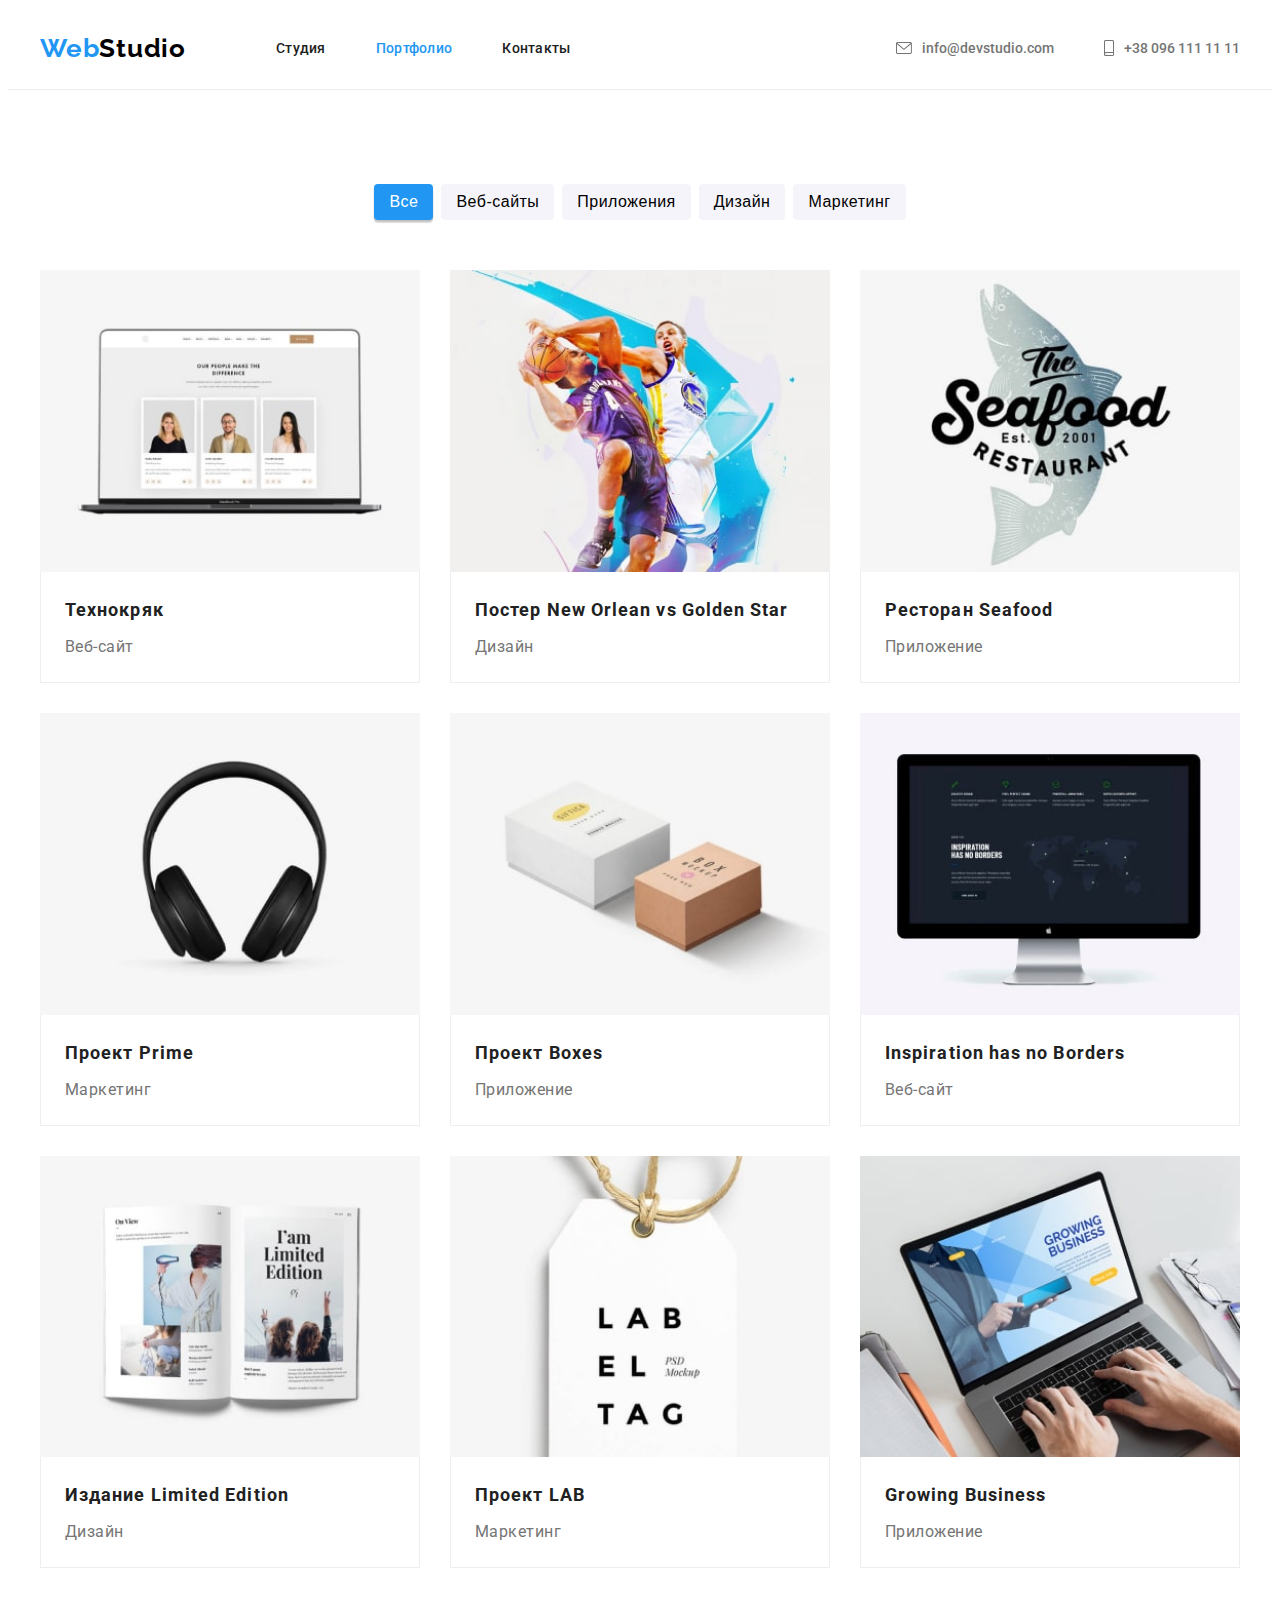
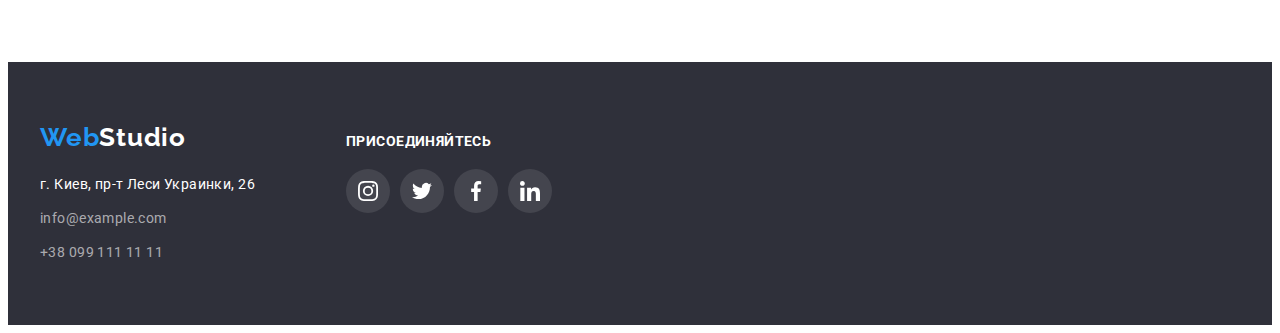
==== portfolio.html @ 1aa15faa "copy HW 4" ====
<!DOCTYPE html>
<html lang="ru">
  <head>
    <meta charset="UTF-8" />
    <meta name="viewport" content="width=device-width, initial-scale=1.0" />
    <link rel="preconnect" href="https://fonts.gstatic.com" />
    <link
      href="https://fonts.googleapis.com/css2?family=Raleway:wght@700&family=Roboto:wght@400;500;700;900&display=swap"
      rel="stylesheet"
    />
    <link
      rel="stylesheet"
      href="https://cdnjs.cloudflare.com/ajax/libs/modern-normalize/1.0.0/modern-normalize.min.css"
      integrity="sha512-ISS7cAi1PEhQ8jnbJpJZMd29NlhNj4AWYyLOSp2CE/CsHxTCu+r+t0D2yoJudVrd0/8fTVPUVDzY5Tvli75u/g=="
      crossorigin="anonymous"
    />
    <link rel="stylesheet" href="./css/styles.css" />
    <title>WebStudio</title>
  </head>
  <body>
    <!--Шапка сайта-->
    <header class="header">
      <div class="conteiner display-flex">
        <nav class="header-navigation display-flex">
          <a class="logo" href="./index.html"
            ><span class="logo-first-word">Web</span>Studio</a
          >
          <ul class="navigation-list display-flex">
            <li class="navigation-list-item">
              <a class="navigation-list-link" href="./index.html"> Студия </a>
            </li>
            <li class="navigation-list-item">
              <a
                class="navigation-list-link navigation-list-link-active"
                href="./portfolio.html"
                >Портфолио</a
              >
            </li>
            <li class="navigation-list-item">
              <a class="navigation-list-link" href="#">Контакты</a>
            </li>
          </ul>
        </nav>

        <ul class="address-list display-flex">
          <li class="address-item">
            <a class="address-link" href="mailto:info@devstudio.com">
              <svg class="address-link-icon" width="16" height="12">
                <use href="./images/icons/sprite.svg#icon-envelope"></use>
              </svg>
              info@devstudio.com
            </a>
          </li>
          <li class="address-item">
            <a class="address-link" href="tel:+380961111111">
              <svg class="address-link-icon" width="10" height="16">
                <use href="./images/icons/sprite.svg#icon-smartphone"></use>
              </svg>
              +38 096 111 11 11
            </a>
          </li>
        </ul>
      </div>
    </header>

    <main>
      <!--Секція Герой-->
      <section class="examples section">
        <div class="conteiner">
          <h1 hidden>Портфоліо</h1>
          <ul class="examples-filter display-flex">
            <li class="examples-filter-item">
              <button type="button" class="examples-filter-button active">
                Все
              </button>
            </li>
            <li class="examples-filter-item">
              <button type="button" class="examples-filter-button">
                Веб-сайты
              </button>
            </li>
            <li class="examples-filter-item">
              <button type="button" class="examples-filter-button">
                Приложения
              </button>
            </li>
            <li class="examples-filter-item">
              <button type="button" class="examples-filter-button">
                Дизайн
              </button>
            </li>
            <li class="examples-filter-item">
              <button type="button" class="examples-filter-button">
                Маркетинг
              </button>
            </li>
          </ul>
          <!-- <form action="portfolio-filter-form">
          <label for="all-pages">
            Все
            <input
              type="radio"
              name="filter"
              id="all-pages"
              value="all-pages"
              checked
            />
          </label>
          <label for="web-studio-pages">
            Веб-сайты
            <input
              type="radio"
              name="filter"
              id="web-studio-pages"
              value="web-studio-pages"
            />
          </label>
          <label for="apllications">
            Приложения
            <input
              type="radio"
              name="filter"
              id="apllications"
              value="apllications"
            />
          </label>
          <label for="designs">
            Дизайн
            <input type="radio" name="filter" id="designs" value="designs" />
          </label>
          <label for="marketing">
            Маркетинг
            <input
              type="radio"
              name="filter"
              id="marketing"
              value="marketing"
            />
          </label>
        </form> -->
          <h2 class="examples-titlte" hidden>Примери работ</h2>
          <ul class="examples-list display-flex">
            <li class="examples-list-item">
              <a class="examples-list-link" href="#">
                <img
                  class="examples-list-image"
                  src="./images/portfolio/our-works-img-1.jpg"
                  alt="Ноутбук с примером сайта"
                />
                <div class="examples-list-text-conteiner">
                  <h3 class="examples-list-title">Технокряк</h3>
                  <p class="examples-list-text">Веб-сайт</p>
                </div>
              </a>
            </li>
            <li class="examples-list-item">
              <a class="examples-list-link" href="#">
                <img
                  class="examples-list-image"
                  src="./images/portfolio/our-works-img-2.jpg"
                  alt="Два баскетболиста борютса за м'яч"
                />
                <div class="examples-list-text-conteiner">
                  <h3 class="examples-list-title">
                    Постер <span lang="en">New Orlean vs Golden Star</span>
                  </h3>
                  <p class="examples-list-text">Дизайн</p>
                </div>
              </a>
            </li>
            <li class="examples-list-item">
              <a class="examples-list-link" href="#">
                <img
                  class="examples-list-image"
                  src="./images/portfolio/our-works-img-3.jpg"
                  alt="Логотип сефудс ресторана"
                />
                <div class="examples-list-text-conteiner">
                  <h3 class="examples-list-title">
                    Ресторан <span lang="en">Seafood</span>
                  </h3>
                  <p class="examples-list-text">Приложение</p>
                </div>
              </a>
            </li>
            <li class="examples-list-item">
              <a class="examples-list-link" href="#">
                <img
                  class="examples-list-image"
                  src="./images/portfolio/our-works-img-4.jpg"
                  alt="Наушники"
                />
                <div class="examples-list-text-conteiner">
                  <h3 class="examples-list-title">
                    Проект <span lang="en">Prime</span>
                  </h3>
                  <p class="examples-list-text">Маркетинг</p>
                </div>
              </a>
            </li>
            <li class="examples-list-item">
              <a class="examples-list-link" href="#">
                <img
                  class="examples-list-image"
                  src="./images/portfolio/our-works-img-5.jpg"
                  alt="Две коробоки"
                />
                <div class="examples-list-text-conteiner">
                  <h3 class="examples-list-title">
                    Проект <span lang="en">Boxes</span>
                  </h3>
                  <p class="examples-list-text">Приложение</p>
                </div>
              </a>
            </li>
            <li class="examples-list-item">
              <a class="examples-list-link" href="#">
                <img
                  class="examples-list-image"
                  src="./images/portfolio/our-works-img-6.jpg"
                  alt="Компютер с откритим на нем сайте"
                />
                <div class="examples-list-text-conteiner">
                  <h3 class="examples-list-title" lang="en">
                    Inspiration has no Borders
                  </h3>
                  <p class="examples-list-text">Веб-сайт</p>
                </div>
              </a>
            </li>
            <li class="examples-list-item">
              <a class="examples-list-link" href="#">
                <img
                  class="examples-list-image"
                  src="./images/portfolio/our-works-img-7.jpg"
                  alt="Откритая книга"
                />
                <div class="examples-list-text-conteiner">
                  <h3 class="examples-list-title">
                    Издание <span lang="en">Limited Edition</span>
                  </h3>
                  <p class="examples-list-text">Дизайн</p>
                </div>
              </a>
            </li>
            <li class="examples-list-item">
              <a class="examples-list-link" href="">
                <img
                  class="examples-list-image"
                  src="./images/portfolio/our-works-img-8.jpg"
                  alt="Бирка с надписью lab el tag"
                />
                <div class="examples-list-text-conteiner">
                  <h3 class="examples-list-title">
                    Проект <span lang="en">LAB</span>
                  </h3>
                  <p class="examples-list-text">Маркетинг</p>
                </div>
              </a>
            </li>
            <li class="examples-list-item">
              <a class="examples-list-link" href="">
                <img
                  class="examples-list-image"
                  src="./images/portfolio/our-works-img-9.jpg"
                  alt="Человек набирает текс на ноутбуке"
                />
                <div class="examples-list-text-conteiner">
                  <h3 class="examples-list-title" lang="en">
                    Growing Business
                  </h3>
                  <p class="examples-list-text">Приложение</p>
                </div>
              </a>
            </li>
          </ul>
        </div>
      </section>
    </main>
    <!--Подвал сайта-->
    <footer class="footer">
      <div class="conteiner display-flex">
        <div class="address-conteiner">
          <a class="logo logo-footer" href="./index.html">
            <span class="logo-first-word">Web</span>Studio
          </a>
          <address class="footer-address">
            <a
              class="footer-address-link"
              href="https://goo.gl/maps/fKDju42FKTuRYaaN9"
              target="_blank"
            >
              г. Киев, пр-т Леси Украинки, 26
            </a>

            <ul class="footer-list">
              <li class="footer-list-item">
                <a class="footer-list-link" href="mailto:info@example.com">
                  info@example.com
                </a>
              </li>
              <li class="footer-list-item">
                <a class="footer-list-link" href="tel:+380991111111">
                  +38 099 111 11 11
                </a>
              </li>
            </ul>
          </address>
        </div>
        <div class="social-link-conteiner">
          <p class="social-link-title">присоединяйтесь</p>
          <ul class="social-list">
            <li class="social-list-item">
              <a href="#" class="social-list-link dark-theme">
                <svg class="social-list-icon" width="20" height="20">
                  <use href="./images/icons/sprite.svg#icon-instagram"></use>
                </svg>
              </a>
            </li>
            <li class="social-list-item">
              <a href="#" class="social-list-link dark-theme">
                <svg class="social-list-icon" width="20" height="20">
                  <use href="./images/icons/sprite.svg#icon-twitter"></use>
                </svg>
              </a>
            </li>
            <li class="social-list-item">
              <a href="#" class="social-list-link dark-theme">
                <svg class="social-list-icon" width="20" height="20">
                  <use href="./images/icons/sprite.svg#icon-facebook"></use>
                </svg>
              </a>
            </li>
            <li class="social-list-item">
              <a href="#" class="social-list-link dark-theme">
                <svg class="social-list-icon" width="20" height="20">
                  <use href="./images/icons/sprite.svg#icon-linkedin"></use>
                </svg>
              </a>
            </li>
          </ul>
        </div>
      </div>
    </footer>
  </body>
</html>
---- css/styles.css ----
:root {
  --text-color: #757575;
  --text-color-title: #212121;
  --text-font-size: 14px;
  --logo-first-word-color: #2196f3;
  --logo-header-color: #000000;
  --active-link-color: #2196f3;
  --light-background-color: #f5f4fa;
  --dark-background-color: #2f303a;
  --dark-background-text-color: #ffffff;
  --gatter-size: 15px;
  --double-gatter-size: 30px;
  --section-padding: 94px;
  --button-background-color-active: #188ce8;
  --collum-number: 3;
}
body {
  color: var(--text-color);
  font-family: "Roboto", sans-serif;
  font-size: var(--text-font-size);
  font-weight: 400;
  font-size: 14px;
}

img {
  display: block;
}
a {
  color: inherit;
  text-decoration: none;
  font-style: normal;
  display: block;
}

ul {
  list-style-type: none;
  padding: 0;
  margin: 0;
}
h1,
h2,
h3,
h4,
h5,
h6 {
  margin: 0;
  color: var(--text-color-title);
}
p {
  margin: 0;
}

/* == Common styles == */
.display-flex {
  display: flex;
}
.section {
  padding: var(--section-padding) 0;
}
.conteiner {
  width: 1200px;
  padding-left: var(--gatter-size);
  padding-right: var(--gatter-size);
  margin: 0 auto;
}
.logo {
  padding: 25px 0;
  margin-right: 90px;

  font-family: "Raleway", sans-serif;
  color: var(--logo-header-color);
  font-weight: 700;
  font-size: 26px;
  line-height: 1.192;
  letter-spacing: 0.03em;
}
.logo-first-word {
  color: var(--logo-first-word-color);
}
.section-title {
  font-weight: 700;
  font-size: 36px;
  line-height: 1.167;
  text-align: center;
  letter-spacing: 0.03em;
  margin-bottom: 50px;
}

/* == Heder styles == */
.header {
  border-bottom: 1px solid #ececec;
}
.header .conteiner {
  align-items: center;
}

.header-address,
.navigation-list {
  align-items: center;

  font-weight: 500;
  line-height: 1.143;
  letter-spacing: 0.02em;
}
.navigation-list-item:not(:last-child) {
  margin-right: 50px;
}

.navigation-list-link {
  color: var(--text-color-title);
  padding: 32px 0;
}
.address-list {
  margin-left: auto;
}
.address-item:not(:last-child) {
  margin-right: 50px;
}
.address-link {
  padding: 32px 0;
  font-weight: 500;
  display: flex;
  justify-content: center;
  align-items: center;
}
.address-link-icon {
  margin-right: 10px;
}
.navigation-list-link:hover,
.navigation-list-link:focus,
.address-link:hover,
.address-link:focus,
.navigation-list-link-active {
  color: var(--active-link-color);
}
.address-link-icon {
  fill: currentColor;
}

/* ===== Index.html styles =====*/

/* == Hero section styles == */

.hero {
  background-image: linear-gradient(
      rgba(47, 48, 58, 0.4),
      rgba(47, 48, 58, 0.4)
    ),
    url(../images/index/hero-background-image.jpg);
  background-color: var(--dark-background-color);
  color: var(--dark-background-text-color);
  background-repeat: no-repeat;
  background-position: center;
  text-align: center;
  background-size: cover;
  background-position: center;
  max-width: 1600px;
  min-height: 600px;
  margin: 0 auto;
}
.hero.section {
  padding: 200px 0;
}
.hero-title {
  color: inherit;
  font-weight: 900;
  font-size: 44px;
  line-height: 1.36;
  text-align: center;
  letter-spacing: 0.06em;
  text-transform: uppercase;
  margin-bottom: 30px;
}
.hero-button {
  background: var(--active-link-color);
  box-shadow: 0px 4px 4px rgba(0, 0, 0, 0.15);
  border-radius: 4px;
  color: inherit;

  font-weight: 700;
  font-size: 16px;
  line-height: 1.87;
  letter-spacing: 0.06em;
  cursor: pointer;

  padding: 10px 32px;
  border: none;
}
.hero-button:hover,
.hero-button:focus {
  background-color: var(--button-background-color-active);
}

/* == Features section styles == */

.features-list-title {
  font-weight: 700;
  line-height: 1.143;
  letter-spacing: 0.03em;
  text-transform: uppercase;
  font-size: inherit;
  margin-bottom: 10px;
}
.features-list-item {
  width: 270px;
}
.features-list-item:not(:last-child) {
  margin-right: var(--double-gatter-size);
}
.features-list-icon {
  display: flex;
  justify-content: center;
  align-items: center;
  width: 270px;
  height: 120px;
  background-color: #f5f4fa;
  margin-bottom: 30px;
}
.features-list-icon .icon {
  width: 70px;
  height: 70px;
}

.features-list-text {
  line-height: 1.71;
  letter-spacing: 0.03em;
}

/* == What we do styles == */
.doing.section {
  padding-top: 0;
}

.doing-list-item:not(:last-child) {
  margin-right: var(--double-gatter-size);
}
/* == Our team section styles == */

.team {
  background-color: var(--light-background-color);
}
.team-list {
  font-size: 16px;
}
.team-list-title {
  font-size: inherit;
  font-weight: 500;
  line-height: 1.187;
  letter-spacing: 0.03em;
}
.team-list-item {
  box-shadow: 0px 1px 3px rgba(0, 0, 0, 0.12), 0px 1px 1px rgba(0, 0, 0, 0.14),
    0px 2px 1px rgba(0, 0, 0, 0.2);
  border-radius: 0px 0px 4px 4px;
  background-color: #ffffff;
}
.team-list-item:not(:last-child) {
  margin-right: var(--double-gatter-size);
}
.team-list-text {
  margin-bottom: 16px;
}
.team-list-text-conteiner {
  text-align: center;
  padding: var(--double-gatter-size);
}
.team-list-title {
  margin-bottom: 10px;
}
.social-list {
  display: flex;
}
.social-list-item {
  width: 44px;
  height: 44px;
}

.social-list-item:not(:last-child) {
  margin-right: 10px;
}
.social-list-link {
  width: 100%;
  height: 100%;
  display: flex;
  justify-content: center;
  align-items: center;
  border-radius: 50%;
  color: #afb1b8;
}
.social-list-link:hover,
.social-list-link:focus {
  color: #ffffff;
  background-color: var(--active-link-color);
}
.social-list-icon {
  fill: currentColor;
}
/* == partners styles == */

.partners-list {
  display: flex;
}

.partners-list-item {
  width: 170px;
  height: 90px;
}

.partners-list-item:not(:last-child) {
  margin-right: 30px;
}
.partners-list-link {
  display: flex;
  justify-content: center;
  align-items: center;
  width: 100%;
  height: 100%;
  color: #afb1b8;
  border: #afb1b8 solid 1px;
  border-radius: 4px;
}
.partners-list-link:hover,
.partners-list-link:focus {
  color: var(--active-link-color);
  border-color: var(--active-link-color);
}
.partners-list-icon {
  fill: currentColor;
}
/* == footer styles == */

.footer {
  color: var(--dark-background-text-color);
  background-color: var(--dark-background-color);
  padding: 60px 0;
}
.logo-footer {
  color: var(--dark-background-text-color);
  padding: 0;
  margin-bottom: 20px;
}
.footer-address {
  line-height: 1.71;
  letter-spacing: 0.03em;
}
.footer-address-link {
  margin-bottom: 10px;
}
.footer-list-item:not(:last-child) {
  margin-bottom: 10px;
}
.footer-list-link {
  color: rgba(255, 255, 255, 0.6);
  font-weight: 400;
}
.footer-list-link:focus,
.footer-list-link:hover {
  color: var(--active-link-color);
}
.footer .conteiner {
  align-items: baseline;
}
.address-conteiner {
  margin-right: 70px;
}
.dark-theme {
  background-color: rgba(255, 255, 255, 0.1);
  color: #ffffff;
}
.social-link-title {
  font-weight: 700;
  font-size: 14px;
  line-height: 1.143;
  letter-spacing: 0.03em;
  text-transform: uppercase;
  margin-bottom: 20px;
  color: #ffffff;
}

/* ===== Portfolio.html styles ===== */

/* == examples section ==*/
.examples-filter {
  margin-bottom: 50px;
  justify-content: center;
}
.examples-filter-item:not(:last-child) {
  margin-right: 8px;
}
.examples-filter-button {
  font-weight: 500;
  font-size: 16px;
  line-height: 1.62;
  text-align: center;
  letter-spacing: 0.03em;
  padding: 5px 15px;
  background: #f5f4fa;
  border-radius: 4px;
  border: none;
  cursor: pointer;
}
.examples-filter-button:hover,
.examples-filter-button:focus,
.examples-filter-button.active {
  background: var(--active-link-color);
  color: #ffffff;
  box-shadow: 0px 3px 1px rgba(0, 0, 0, 0.1), 0px 1px 2px rgba(0, 0, 0, 0.08),
    0px 2px 2px rgba(0, 0, 0, 0.12);
}
.examples-list {
  flex-wrap: wrap;
}
.examples-list-item {
  width: calc(
    (100% - (30px * (var(--collum-number) - 1))) / var(--collum-number)
  );
}

.examples-list-item:not(:nth-child(3n + 3)) {
  margin-right: var(--double-gatter-size);
}

.examples-list-item:not(:nth-last-child(-n + 3)) {
  margin-bottom: var(--double-gatter-size);
}

.examples-list-link:hover,
.examples-list-link:focus {
  box-sizing: border-box;
  box-shadow: 0px 1px 1px rgba(0, 0, 0, 0.12), 0px 4px 4px rgba(0, 0, 0, 0.06),
    1px 4px 6px rgba(0, 0, 0, 0.16);
}

.examples-list-image {
  width: 100%;
}

.examples-list-text-conteiner {
  padding: 20px 24px;
  border: 1px solid #eeeeee;
  border-top: none;
}
.examples-list-title {
  margin-bottom: 4px;

  font-family: Roboto;
  font-style: normal;
  font-weight: 700;
  font-size: 18px;
  line-height: 2;
  letter-spacing: 0.06em;
}
.examples-list-text {
  font-size: 16px;
  line-height: 1.87;
  letter-spacing: 0.03em;
  color: #757575;
}
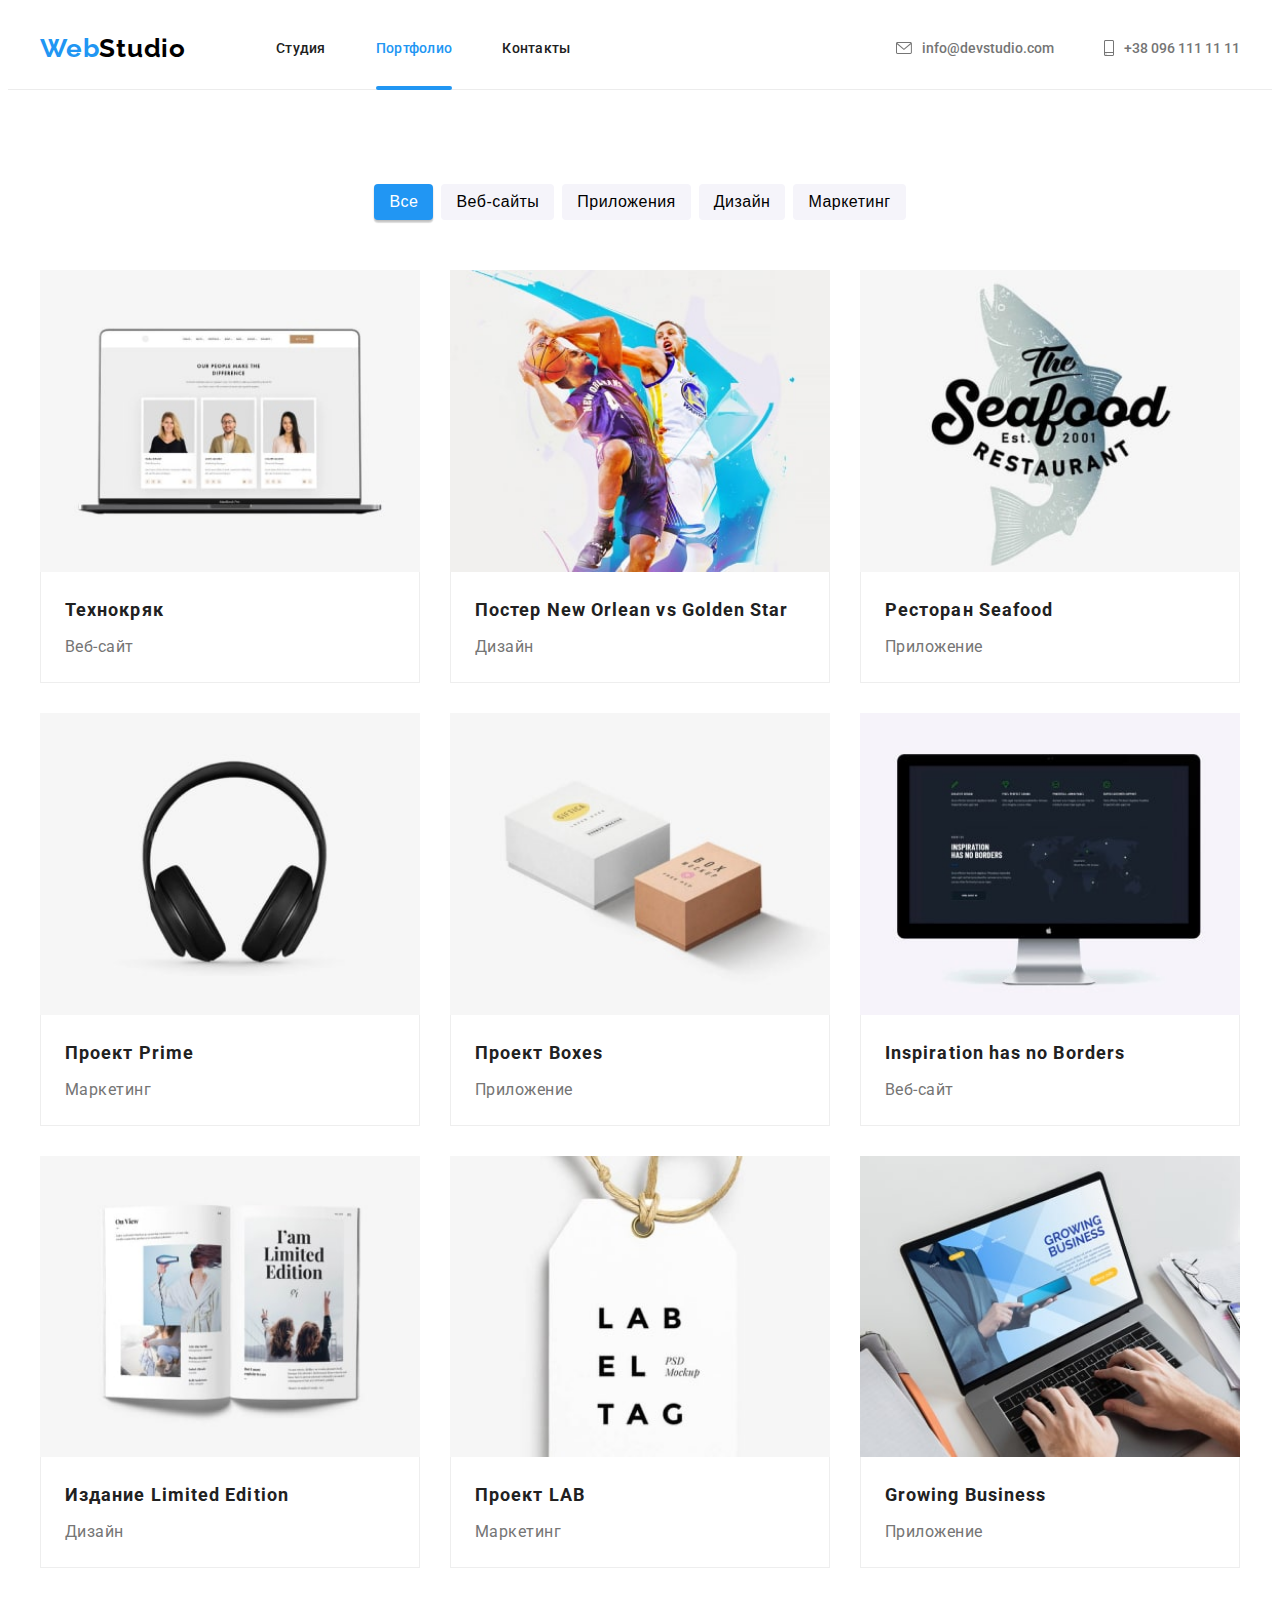
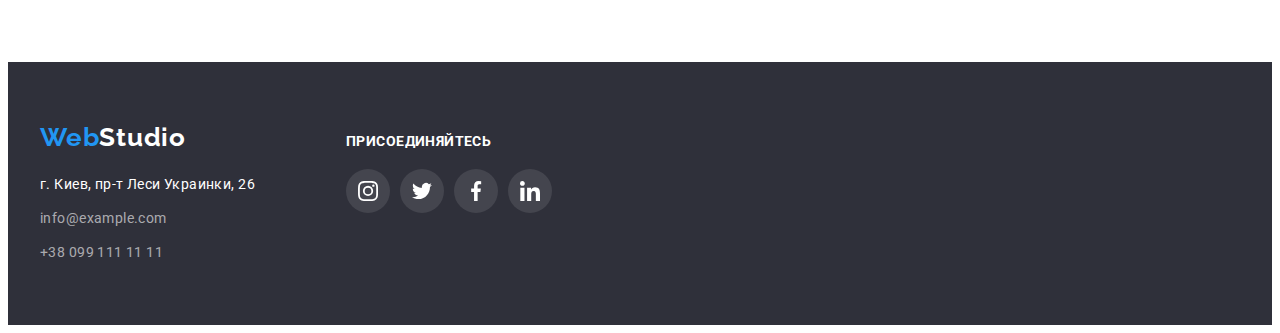
==== commit 9a2a74cb: "overlay added to portfolio exemples" ====
--- a/portfolio.html
+++ b/portfolio.html
@@ -142,11 +142,18 @@
           <ul class="examples-list display-flex">
             <li class="examples-list-item">
               <a class="examples-list-link" href="#">
-                <img
-                  class="examples-list-image"
-                  src="./images/portfolio/our-works-img-1.jpg"
-                  alt="Ноутбук с примером сайта"
-                />
+                <div class="examples-thumb">
+                  <img
+                    class="examples-list-image"
+                    src="./images/portfolio/our-works-img-1.jpg"
+                    alt="Ноутбук с примером сайта"
+                  />
+                  <p class="exemples-image-overlay">
+                    Технокряк это современная площадка распространения
+                    коронавируса. Компании используют эту платформу для
+                    цифрового шпионажа и атак на защищённые сервера конкурентов.
+                  </p>
+                </div>
                 <div class="examples-list-text-conteiner">
                   <h3 class="examples-list-title">Технокряк</h3>
                   <p class="examples-list-text">Веб-сайт</p>
@@ -155,11 +162,18 @@
             </li>
             <li class="examples-list-item">
               <a class="examples-list-link" href="#">
-                <img
-                  class="examples-list-image"
-                  src="./images/portfolio/our-works-img-2.jpg"
-                  alt="Два баскетболиста борютса за м'яч"
-                />
+                <div class="examples-thumb">
+                  <img
+                    class="examples-list-image"
+                    src="./images/portfolio/our-works-img-2.jpg"
+                    alt="Два баскетболиста борютса за м'яч"
+                  />
+                  <p class="exemples-image-overlay">
+                    Технокряк это современная площадка распространения
+                    коронавируса. Компании используют эту платформу для
+                    цифрового шпионажа и атак на защищённые сервера конкурентов.
+                  </p>
+                </div>
                 <div class="examples-list-text-conteiner">
                   <h3 class="examples-list-title">
                     Постер <span lang="en">New Orlean vs Golden Star</span>
@@ -170,11 +184,18 @@
             </li>
             <li class="examples-list-item">
               <a class="examples-list-link" href="#">
-                <img
-                  class="examples-list-image"
-                  src="./images/portfolio/our-works-img-3.jpg"
-                  alt="Логотип сефудс ресторана"
-                />
+                <div class="examples-thumb">
+                  <img
+                    class="examples-list-image"
+                    src="./images/portfolio/our-works-img-3.jpg"
+                    alt="Логотип сефудс ресторана"
+                  />
+                  <p class="exemples-image-overlay">
+                    Технокряк это современная площадка распространения
+                    коронавируса. Компании используют эту платформу для
+                    цифрового шпионажа и атак на защищённые сервера конкурентов.
+                  </p>
+                </div>
                 <div class="examples-list-text-conteiner">
                   <h3 class="examples-list-title">
                     Ресторан <span lang="en">Seafood</span>
@@ -185,11 +206,18 @@
             </li>
             <li class="examples-list-item">
               <a class="examples-list-link" href="#">
-                <img
-                  class="examples-list-image"
-                  src="./images/portfolio/our-works-img-4.jpg"
-                  alt="Наушники"
-                />
+                <div class="examples-thumb">
+                  <img
+                    class="examples-list-image"
+                    src="./images/portfolio/our-works-img-4.jpg"
+                    alt="Наушники"
+                  />
+                  <p class="exemples-image-overlay">
+                    Технокряк это современная площадка распространения
+                    коронавируса. Компании используют эту платформу для
+                    цифрового шпионажа и атак на защищённые сервера конкурентов.
+                  </p>
+                </div>
                 <div class="examples-list-text-conteiner">
                   <h3 class="examples-list-title">
                     Проект <span lang="en">Prime</span>
@@ -200,11 +228,18 @@
             </li>
             <li class="examples-list-item">
               <a class="examples-list-link" href="#">
-                <img
-                  class="examples-list-image"
-                  src="./images/portfolio/our-works-img-5.jpg"
-                  alt="Две коробоки"
-                />
+                <div class="examples-thumb">
+                  <img
+                    class="examples-list-image"
+                    src="./images/portfolio/our-works-img-5.jpg"
+                    alt="Две коробоки"
+                  />
+                  <p class="exemples-image-overlay">
+                    Технокряк это современная площадка распространения
+                    коронавируса. Компании используют эту платформу для
+                    цифрового шпионажа и атак на защищённые сервера конкурентов.
+                  </p>
+                </div>
                 <div class="examples-list-text-conteiner">
                   <h3 class="examples-list-title">
                     Проект <span lang="en">Boxes</span>
@@ -215,11 +250,18 @@
             </li>
             <li class="examples-list-item">
               <a class="examples-list-link" href="#">
-                <img
-                  class="examples-list-image"
-                  src="./images/portfolio/our-works-img-6.jpg"
-                  alt="Компютер с откритим на нем сайте"
-                />
+                <div class="examples-thumb">
+                  <img
+                    class="examples-list-image"
+                    src="./images/portfolio/our-works-img-6.jpg"
+                    alt="Компютер с откритим на нем сайте"
+                  />
+                  <p class="exemples-image-overlay">
+                    Технокряк это современная площадка распространения
+                    коронавируса. Компании используют эту платформу для
+                    цифрового шпионажа и атак на защищённые сервера конкурентов.
+                  </p>
+                </div>
                 <div class="examples-list-text-conteiner">
                   <h3 class="examples-list-title" lang="en">
                     Inspiration has no Borders
@@ -230,11 +272,18 @@
             </li>
             <li class="examples-list-item">
               <a class="examples-list-link" href="#">
-                <img
-                  class="examples-list-image"
-                  src="./images/portfolio/our-works-img-7.jpg"
-                  alt="Откритая книга"
-                />
+                <div class="examples-thumb">
+                  <img
+                    class="examples-list-image"
+                    src="./images/portfolio/our-works-img-7.jpg"
+                    alt="Откритая книга"
+                  />
+                  <p class="exemples-image-overlay">
+                    Технокряк это современная площадка распространения
+                    коронавируса. Компании используют эту платформу для
+                    цифрового шпионажа и атак на защищённые сервера конкурентов.
+                  </p>
+                </div>
                 <div class="examples-list-text-conteiner">
                   <h3 class="examples-list-title">
                     Издание <span lang="en">Limited Edition</span>
@@ -245,11 +294,18 @@
             </li>
             <li class="examples-list-item">
               <a class="examples-list-link" href="">
-                <img
-                  class="examples-list-image"
-                  src="./images/portfolio/our-works-img-8.jpg"
-                  alt="Бирка с надписью lab el tag"
-                />
+                <div class="examples-thumb">
+                  <img
+                    class="examples-list-image"
+                    src="./images/portfolio/our-works-img-8.jpg"
+                    alt="Бирка с надписью lab el tag"
+                  />
+                  <p class="exemples-image-overlay">
+                    Технокряк это современная площадка распространения
+                    коронавируса. Компании используют эту платформу для
+                    цифрового шпионажа и атак на защищённые сервера конкурентов.
+                  </p>
+                </div>
                 <div class="examples-list-text-conteiner">
                   <h3 class="examples-list-title">
                     Проект <span lang="en">LAB</span>
@@ -260,11 +316,18 @@
             </li>
             <li class="examples-list-item">
               <a class="examples-list-link" href="">
-                <img
-                  class="examples-list-image"
-                  src="./images/portfolio/our-works-img-9.jpg"
-                  alt="Человек набирает текс на ноутбуке"
-                />
+                <div class="examples-thumb">
+                  <img
+                    class="examples-list-image"
+                    src="./images/portfolio/our-works-img-9.jpg"
+                    alt="Человек набирает текс на ноутбуке"
+                  />
+                  <p class="exemples-image-overlay">
+                    Технокряк это современная площадка распространения
+                    коронавируса. Компании используют эту платформу для
+                    цифрового шпионажа и атак на защищённые сервера конкурентов.
+                  </p>
+                </div>
                 <div class="examples-list-text-conteiner">
                   <h3 class="examples-list-title" lang="en">
                     Growing Business
--- a/css/styles.css
+++ b/css/styles.css
@@ -13,6 +13,7 @@
   --section-padding: 94px;
   --button-background-color-active: #188ce8;
   --collum-number: 3;
+  --animation-function-and-duration: 2s cubic-bezier(0.4, 0, 0.2, 1);
 }
 body {
   color: var(--text-color);
@@ -107,8 +108,10 @@
 }
 
 .navigation-list-link {
+  position: relative;
   color: var(--text-color-title);
   padding: 32px 0;
+  transition: color var(--animation-function-and-duration);
 }
 .address-list {
   margin-left: auto;
@@ -122,6 +125,7 @@
   display: flex;
   justify-content: center;
   align-items: center;
+  transition: color var(--animation-function-and-duration);
 }
 .address-link-icon {
   margin-right: 10px;
@@ -132,6 +136,18 @@
 .address-link:focus,
 .navigation-list-link-active {
   color: var(--active-link-color);
+}
+.navigation-list-link-active::after {
+  position: absolute;
+  bottom: 0;
+  left: 0;
+  content: "";
+  display: block;
+  height: 4px;
+  background-color: var(--active-link-color);
+  width: 100%;
+  border-radius: 2px;
+  transform: translateY(2px);
 }
 .address-link-icon {
   fill: currentColor;
@@ -185,6 +201,7 @@
 
   padding: 10px 32px;
   border: none;
+  transition: background-color var(--animation-function-and-duration);
 }
 .hero-button:hover,
 .hero-button:focus {
@@ -230,9 +247,29 @@
 .doing.section {
   padding-top: 0;
 }
-
+.doing-list-item {
+  position: relative;
+}
 .doing-list-item:not(:last-child) {
   margin-right: var(--double-gatter-size);
+}
+.doing-list-text {
+  position: absolute;
+  bottom: 0;
+  left: 0;
+  display: block;
+  font-weight: 700;
+
+  line-height: 1.142;
+  text-align: center;
+  letter-spacing: 0.03em;
+  text-transform: uppercase;
+
+  color: #ffffff;
+  /* height: 70px; */
+  width: 100%;
+  background-color: rgba(47, 48, 58, 0.8);
+  padding: 27px 82px;
 }
 /* == Our team section styles == */
 
@@ -286,6 +323,8 @@
   align-items: center;
   border-radius: 50%;
   color: #afb1b8;
+  transition: background-color var(--animation-function-and-duration),
+    color var(--animation-function-and-duration);
 }
 .social-list-link:hover,
 .social-list-link:focus {
@@ -318,6 +357,8 @@
   color: #afb1b8;
   border: #afb1b8 solid 1px;
   border-radius: 4px;
+  transition: color var(--animation-function-and-duration),
+    border var(--animation-function-and-duration);
 }
 .partners-list-link:hover,
 .partners-list-link:focus {
@@ -352,6 +393,7 @@
 .footer-list-link {
   color: rgba(255, 255, 255, 0.6);
   font-weight: 400;
+  transition: color var(--animation-function-and-duration);
 }
 .footer-list-link:focus,
 .footer-list-link:hover {
@@ -398,6 +440,8 @@
   border-radius: 4px;
   border: none;
   cursor: pointer;
+  transition: color var(--animation-function-and-duration),
+    background-color var(--animation-function-and-duration);
 }
 .examples-filter-button:hover,
 .examples-filter-button:focus,
@@ -415,7 +459,9 @@
     (100% - (30px * (var(--collum-number) - 1))) / var(--collum-number)
   );
 }
-
+.examples-list-link {
+  transition: box-shadow var(--animation-function-and-duration);
+}
 .examples-list-item:not(:nth-child(3n + 3)) {
   margin-right: var(--double-gatter-size);
 }
@@ -426,9 +472,12 @@
 
 .examples-list-link:hover,
 .examples-list-link:focus {
-  box-sizing: border-box;
   box-shadow: 0px 1px 1px rgba(0, 0, 0, 0.12), 0px 4px 4px rgba(0, 0, 0, 0.06),
     1px 4px 6px rgba(0, 0, 0, 0.16);
+}
+.examples-list-link:hover .exemples-image-overlay,
+.examples-list-link:focus .exemples-image-overlay {
+  transform: translateY(0);
 }
 
 .examples-list-image {
@@ -456,3 +505,24 @@
   letter-spacing: 0.03em;
   color: #757575;
 }
+.examples-thumb {
+  position: relative;
+  overflow: hidden;
+}
+.exemples-image-overlay {
+  position: absolute;
+  top: 0;
+  left: 0;
+  width: 100%;
+  height: 100%;
+  padding: 63px 24px;
+
+  font-size: 18px;
+  line-height: 1.56;
+  letter-spacing: 0.03em;
+
+  color: #ffffff;
+  background-color: rgba(33, 150, 243, 0.9);
+  transform: translateY(100%);
+  transition: transform var(--animation-function-and-duration);
+}
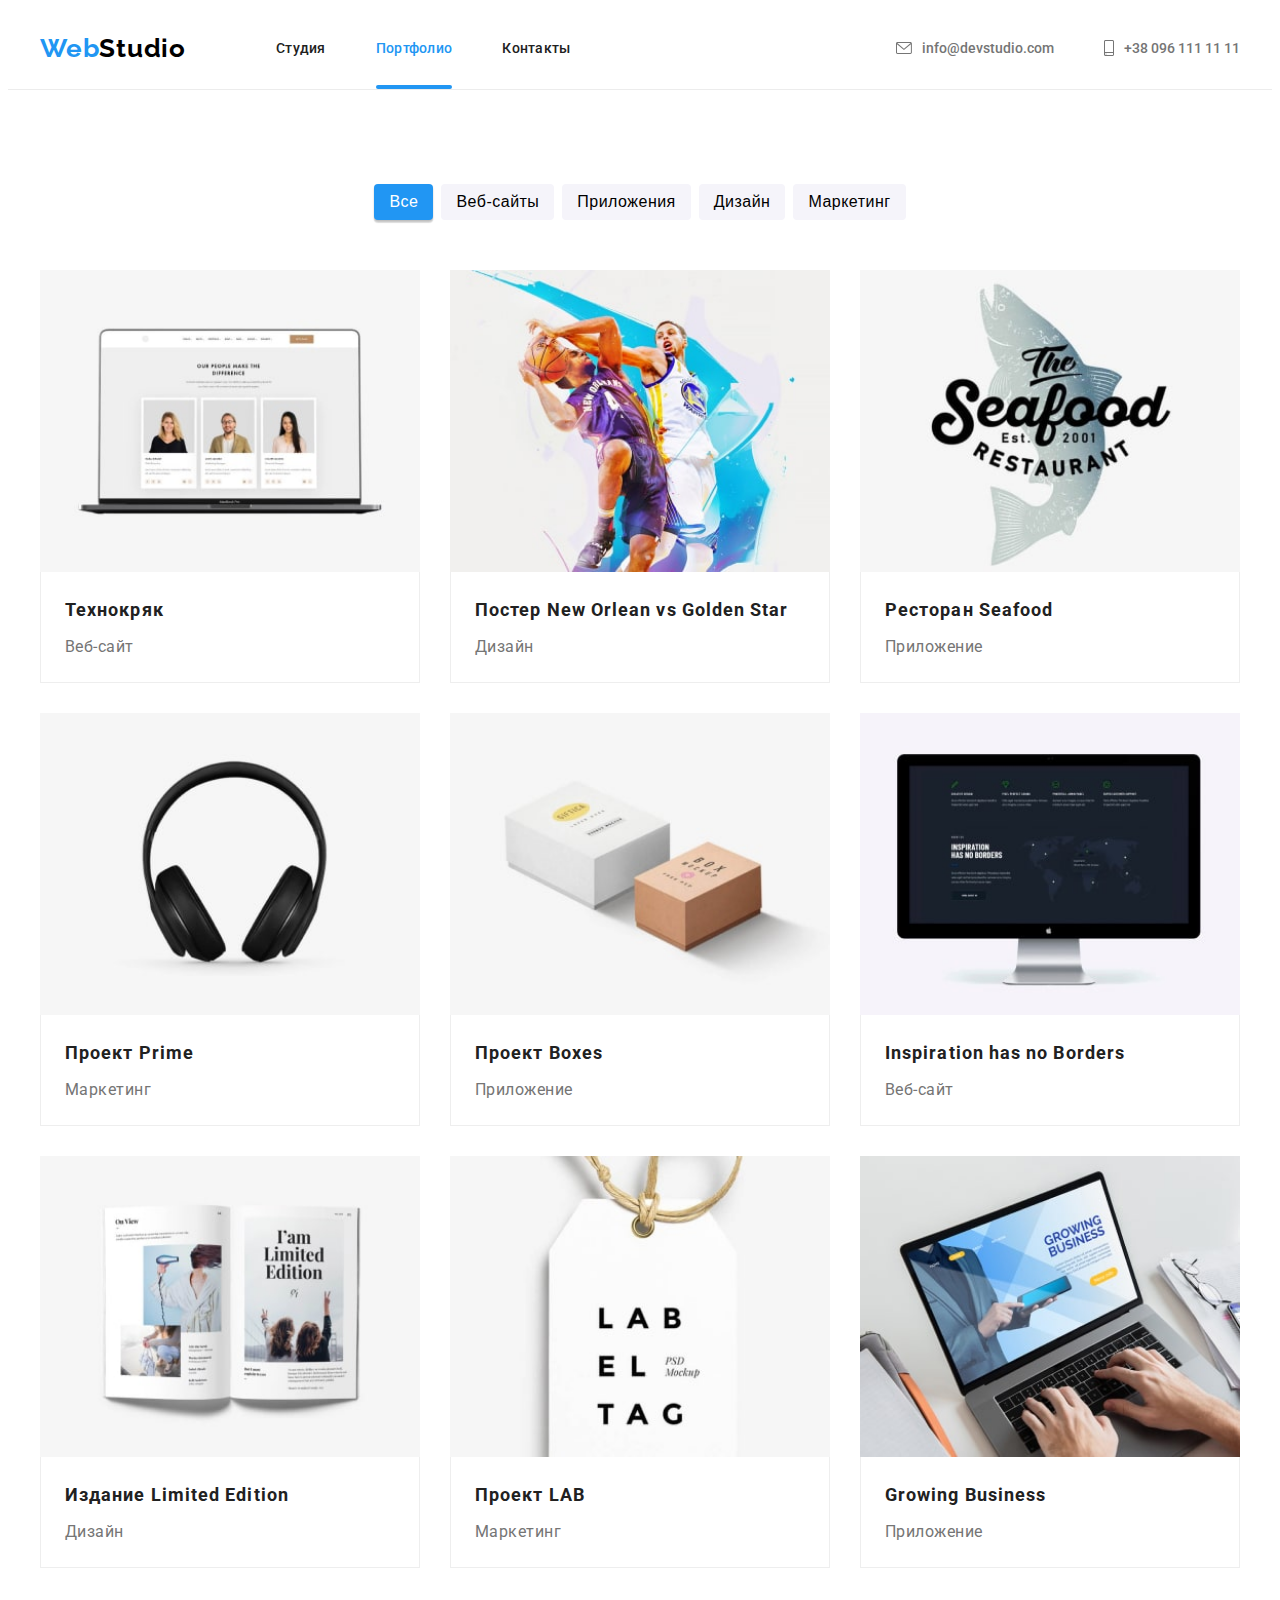
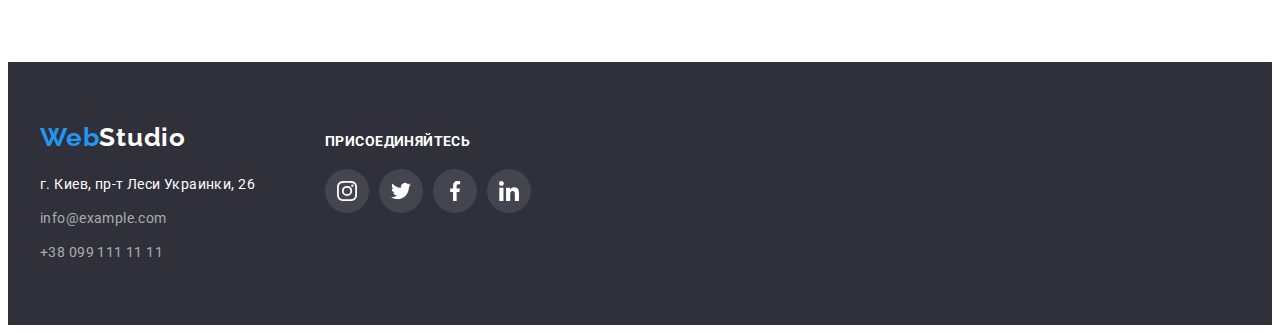
==== commit 6f07b2df: "fix logo in portfolio" ====
--- a/portfolio.html
+++ b/portfolio.html
@@ -22,7 +22,7 @@
     <header class="header">
       <div class="conteiner display-flex">
         <nav class="header-navigation display-flex">
-          <a class="logo" href="./index.html"
+          <a class="logo logo-header" href="./index.html"
             ><span class="logo-first-word">Web</span>Studio</a
           >
           <ul class="navigation-list display-flex">
--- a/css/styles.css
+++ b/css/styles.css
@@ -13,7 +13,7 @@
   --section-padding: 94px;
   --button-background-color-active: #188ce8;
   --collum-number: 3;
-  --animation-function-and-duration: 2s cubic-bezier(0.4, 0, 0.2, 1);
+  --animation-function-and-duration: 250ms cubic-bezier(0.4, 0, 0.2, 1);
 }
 body {
   color: var(--text-color);
@@ -65,15 +65,16 @@
   margin: 0 auto;
 }
 .logo {
+  font-family: "Raleway", sans-serif;
+  color: var(--logo-header-color);
+  font-weight: 700;
+  font-size: 26px;
+  line-height: 1.192;
+  letter-spacing: 0.03em;
+}
+.logo-header {
   padding: 25px 0;
   margin-right: 90px;
-
-  font-family: "Raleway", sans-serif;
-  color: var(--logo-header-color);
-  font-weight: 700;
-  font-size: 26px;
-  line-height: 1.192;
-  letter-spacing: 0.03em;
 }
 .logo-first-word {
   color: var(--logo-first-word-color);
@@ -147,7 +148,7 @@
   background-color: var(--active-link-color);
   width: 100%;
   border-radius: 2px;
-  transform: translateY(2px);
+  transform: translateY(1px);
 }
 .address-link-icon {
   fill: currentColor;
@@ -249,27 +250,25 @@
 }
 .doing-list-item {
   position: relative;
+  display: flex;
+  align-items: flex-end;
 }
 .doing-list-item:not(:last-child) {
   margin-right: var(--double-gatter-size);
 }
 .doing-list-text {
   position: absolute;
-  bottom: 0;
-  left: 0;
-  display: block;
-  font-weight: 700;
-
+
+  font-weight: 700;
   line-height: 1.142;
   text-align: center;
   letter-spacing: 0.03em;
   text-transform: uppercase;
-
   color: #ffffff;
-  /* height: 70px; */
-  width: 100%;
   background-color: rgba(47, 48, 58, 0.8);
-  padding: 27px 82px;
+
+  width: 100%;
+  padding: 27px 15px;
 }
 /* == Our team section styles == */
 
@@ -377,8 +376,8 @@
 }
 .logo-footer {
   color: var(--dark-background-text-color);
-  padding: 0;
   margin-bottom: 20px;
+  display: inline-block;
 }
 .footer-address {
   line-height: 1.71;
@@ -387,12 +386,14 @@
 .footer-address-link {
   margin-bottom: 10px;
 }
+.footer-list-item {
+  display: flex;
+}
 .footer-list-item:not(:last-child) {
   margin-bottom: 10px;
 }
 .footer-list-link {
   color: rgba(255, 255, 255, 0.6);
-  font-weight: 400;
   transition: color var(--animation-function-and-duration);
 }
 .footer-list-link:focus,
@@ -441,7 +442,8 @@
   border: none;
   cursor: pointer;
   transition: color var(--animation-function-and-duration),
-    background-color var(--animation-function-and-duration);
+    background-color var(--animation-function-and-duration),
+    box-shadow var(--animation-function-and-duration);
 }
 .examples-filter-button:hover,
 .examples-filter-button:focus,
@@ -523,6 +525,55 @@
 
   color: #ffffff;
   background-color: rgba(33, 150, 243, 0.9);
-  transform: translateY(100%);
+  transform: translateY(101%);
   transition: transform var(--animation-function-and-duration);
 }
+/* ===== modal window styles ===== */
+.backdrop {
+  position: fixed;
+  display: flex;
+  top: 0;
+  left: 0;
+  width: 100%;
+  height: 100%;
+  background-color: rgba(0, 0, 0, 0.2);
+  transition: transform var(--animation-function-and-duration),
+    opacity var(--animation-function-and-duration),
+    visibility var(--animation-function-and-duration);
+  transform: translateY(0);
+}
+.modal {
+  position: absolute;
+  top: 50%;
+  left: 50%;
+  transform: translate(-50%, -50%);
+  width: 528px;
+  height: 581px;
+  background-color: #ffffff;
+  box-shadow: 0px 1px 3px rgba(0, 0, 0, 0.12), 0px 1px 1px rgba(0, 0, 0, 0.14),
+    0px 2px 1px rgba(0, 0, 0, 0.2);
+  border-radius: 4px;
+}
+.modal-button {
+  position: absolute;
+  top: 8px;
+  right: 8px;
+  width: 30px;
+  height: 30px;
+  border-radius: 50%;
+  border: 1px solid rgba(0, 0, 0, 0.1);
+  background-color: transparent;
+  cursor: pointer;
+  display: flex;
+  justify-content: center;
+  align-items: center;
+  padding: 0;
+}
+
+.is-hidden {
+  visibility: hidden;
+  opacity: 0;
+  pointer-events: none;
+
+  transform: translateY(-100%);
+}
